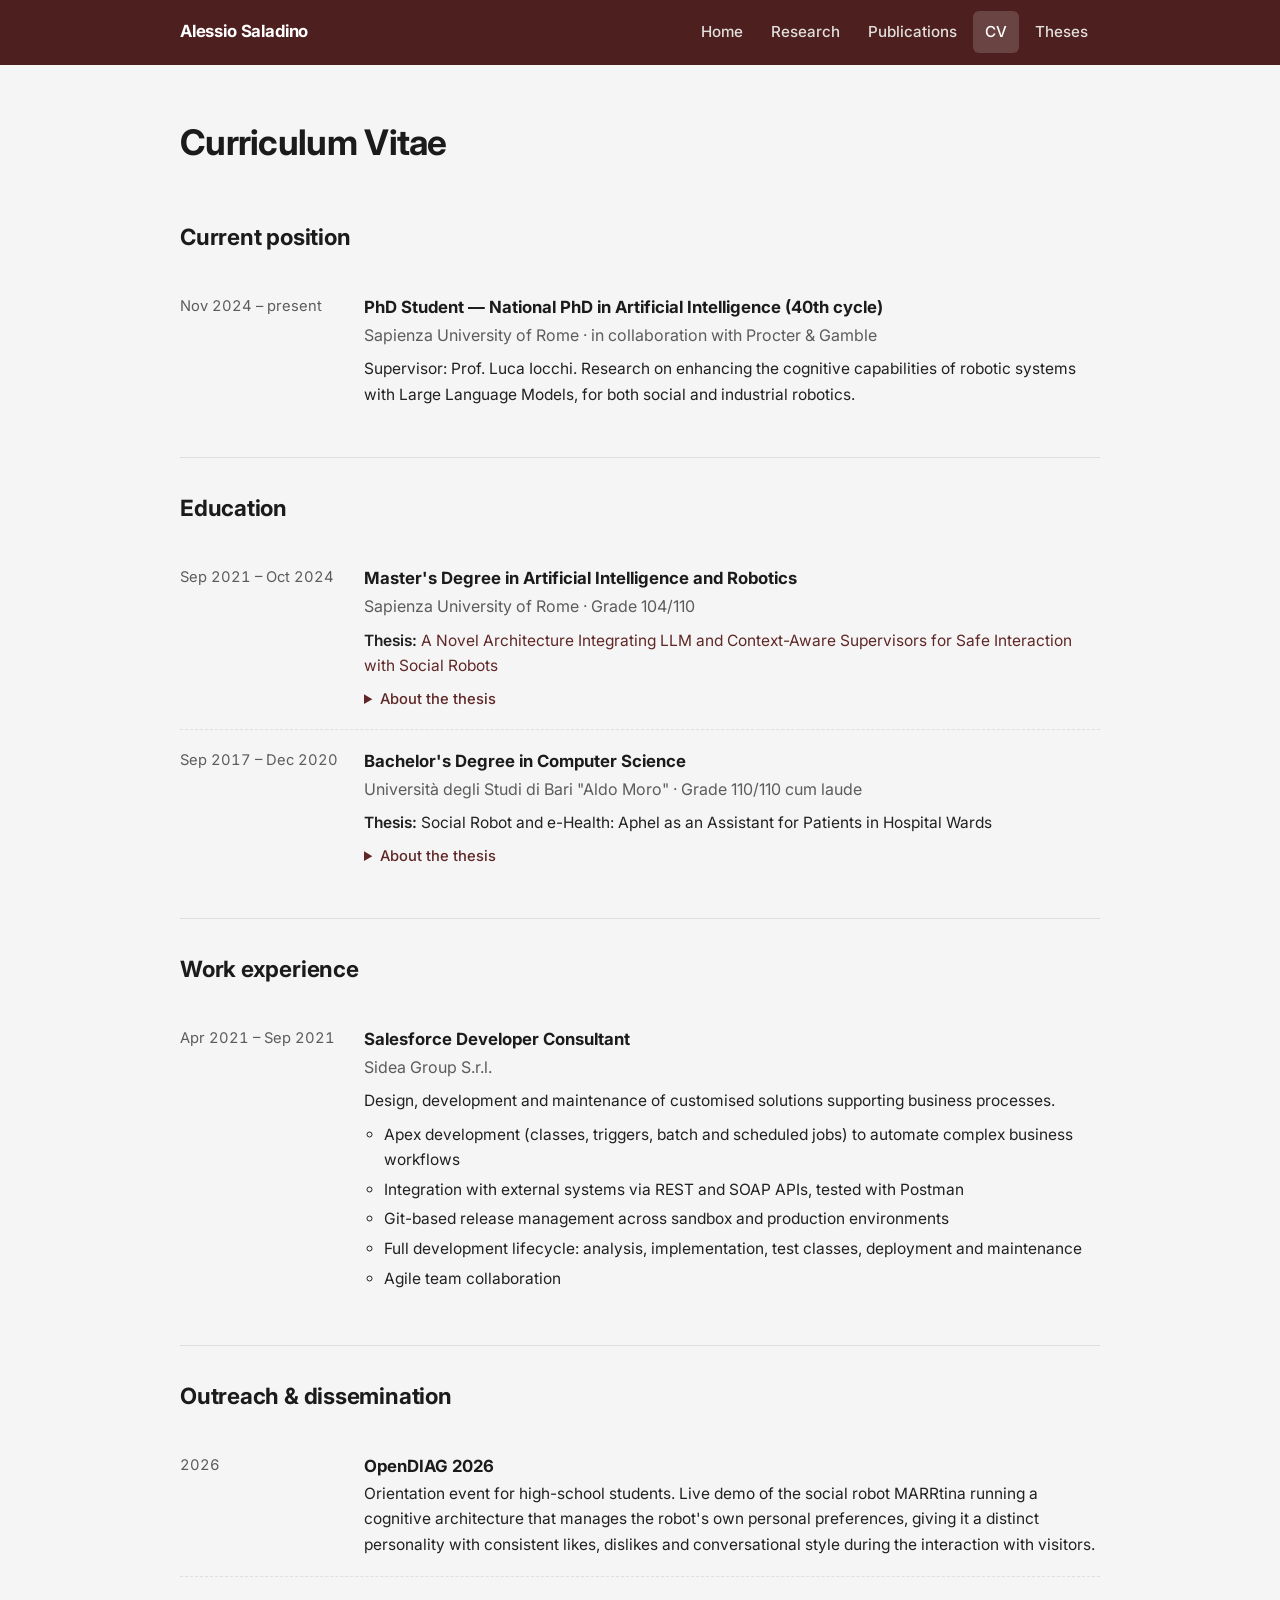
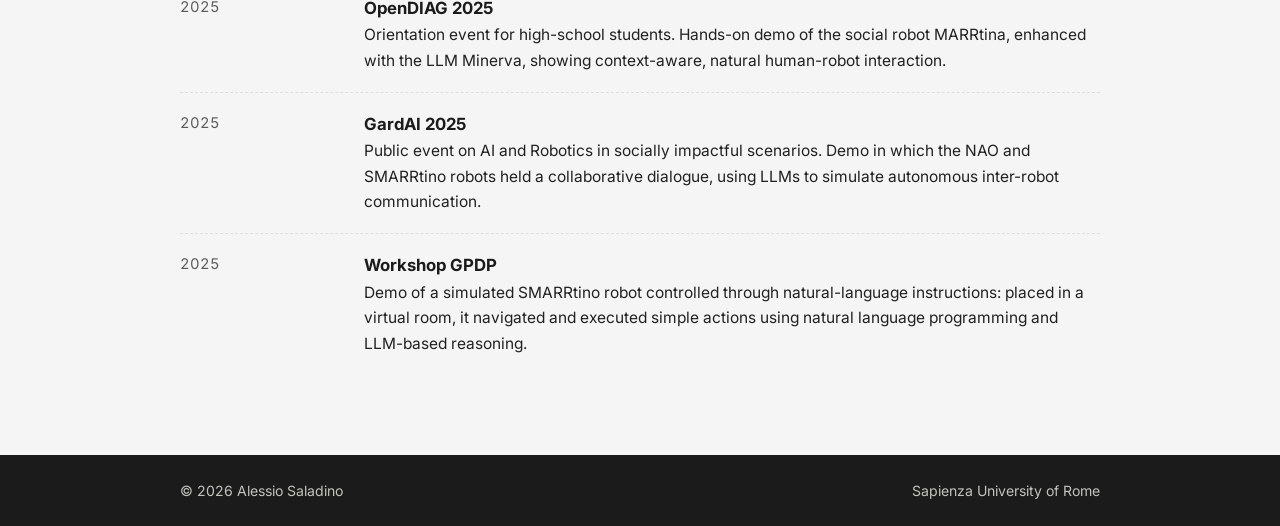
==== cv.html @ 27d5e24c "updated" ====
<!DOCTYPE html>
<html lang="en">
<head>
    <meta charset="UTF-8">
    <meta name="viewport" content="width=device-width, initial-scale=1.0">
    <title>CV — Alessio Saladino</title>
    <meta name="description" content="Curriculum vitae of Alessio Saladino: education, experience and outreach.">
    <link rel="preconnect" href="https://fonts.googleapis.com">
    <link rel="preconnect" href="https://fonts.gstatic.com" crossorigin>
    <link href="https://fonts.googleapis.com/css2?family=Inter:wght@400;500;600;700&display=swap" rel="stylesheet">
    <link rel="stylesheet" href="assets/css/style.css">
</head>
<body>
    <header class="site-header">
        <div class="container">
            <a href="index.html" class="brand">Alessio Saladino</a>
            <button class="nav-toggle" aria-label="Menu" aria-expanded="false">☰</button>
            <ul class="nav-links">
                <li><a href="index.html">Home</a></li>
                <li><a href="research.html">Research</a></li>
                <li><a href="publications.html">Publications</a></li>
                <li><a href="cv.html">CV</a></li>
                <li><a href="theses.html">Theses</a></li>
            </ul>
        </div>
    </header>

    <main class="container">
        <div class="page-header">
            <h1>Curriculum Vitae</h1>
            <!-- <p><a class="btn" href="CV.pdf" target="_blank">Download CV (PDF)</a></p> -->
        </div>

        <section class="section" id="current">
            <h2>Current position</h2>
            <ul class="timeline">
                <li class="timeline-item">
                    <div class="timeline-date">Nov 2024 – present</div>
                    <div>
                        <h3>PhD Student — National PhD in Artificial Intelligence (40th cycle)</h3>
                        <div class="where">Sapienza University of Rome · in collaboration with Procter &amp; Gamble</div>
                        <p>
                            Supervisor: Prof. Luca Iocchi. Research on enhancing the cognitive capabilities of
                            robotic systems with Large Language Models, for both social and industrial robotics.
                        </p>
                    </div>
                </li>
            </ul>
        </section>

        <section class="section" id="education">
            <h2>Education</h2>
            <ul class="timeline">
                <li class="timeline-item">
                    <div class="timeline-date">Sep 2021 – Oct 2024</div>
                    <div>
                        <h3>Master's Degree in Artificial Intelligence and Robotics</h3>
                        <div class="where">Sapienza University of Rome · Grade 104/110</div>
                        <p class="kv"><b>Thesis:</b> <a href="Tesi.pdf" target="_blank" rel="noopener">A Novel Architecture Integrating LLM and Context-Aware Supervisors for Safe Interaction with Social Robots</a></p>
                        <details class="abstract">
                            <summary>About the thesis</summary>
                            <p>
                                A framework for safely integrating LLMs with a social robot, overcoming limitations
                                such as hallucinations and bias and preventing ethical and security risks. The
                                architecture leverages long-term memory through Retrieval-Augmented Generation (RAG),
                                and LLM-based Supervisors manage the interaction flow, so that the robot can
                                communicate fluently, remember past context and user information, and detect and
                                handle dangerous situations. This work was the starting point of my PhD research.
                            </p>
                        </details>
                    </div>
                </li>
                <li class="timeline-item">
                    <div class="timeline-date">Sep 2017 – Dec 2020</div>
                    <div>
                        <h3>Bachelor's Degree in Computer Science</h3>
                        <div class="where">Università degli Studi di Bari "Aldo Moro" · Grade 110/110 cum laude</div>
                        <p class="kv"><b>Thesis:</b> Social Robot and e-Health: Aphel as an Assistant for Patients in Hospital Wards</p>
                        <details class="abstract">
                            <summary>About the thesis</summary>
                            <p>
                                An intelligent system that allows hospital patients to communicate with and request
                                support from the social robot Aphel through IoT technologies. The robot understands
                                the patient's needs, provides information or assistance and, when necessary,
                                remotely alerts medical staff.
                            </p>
                        </details>
                    </div>
                </li>
            </ul>
        </section>

        <section class="section" id="experience">
            <h2>Work experience</h2>
            <ul class="timeline">
                <li class="timeline-item">
                    <div class="timeline-date">Apr 2021 – Sep 2021</div>
                    <div>
                        <h3>Salesforce Developer Consultant</h3>
                        <div class="where">Sidea Group S.r.l.</div>
                        <p>Design, development and maintenance of customised solutions supporting business processes.</p>
                        <ul>
                            <li>Apex development (classes, triggers, batch and scheduled jobs) to automate complex business workflows</li>
                            <li>Integration with external systems via REST and SOAP APIs, tested with Postman</li>
                            <li>Git-based release management across sandbox and production environments</li>
                            <li>Full development lifecycle: analysis, implementation, test classes, deployment and maintenance</li>
                            <li>Agile team collaboration</li>
                        </ul>
                    </div>
                </li>
            </ul>
        </section>

        <section class="section" id="outreach">
            <h2>Outreach &amp; dissemination</h2>
            <ul class="timeline">
                <li class="timeline-item">
                    <div class="timeline-date">2026</div>
                    <div>
                        <h3>OpenDIAG 2026</h3>
                        <p>Orientation event for high-school students. Live demo of the social robot MARRtina running a cognitive architecture that manages the robot's own personal preferences, giving it a distinct personality with consistent likes, dislikes and conversational style during the interaction with visitors.</p>
                    </div>
                </li>
                <li class="timeline-item">
                    <div class="timeline-date">2025</div>
                    <div>
                        <h3>OpenDIAG 2025</h3>
                        <p>Orientation event for high-school students. Hands-on demo of the social robot MARRtina, enhanced with the LLM Minerva, showing context-aware, natural human-robot interaction.</p>
                    </div>
                </li>
                <li class="timeline-item">
                    <div class="timeline-date">2025</div>
                    <div>
                        <h3>GardAI 2025</h3>
                        <p>Public event on AI and Robotics in socially impactful scenarios. Demo in which the NAO and SMARRtino robots held a collaborative dialogue, using LLMs to simulate autonomous inter-robot communication.</p>
                    </div>
                </li>
                <li class="timeline-item">
                    <div class="timeline-date">2025</div>
                    <div>
                        <h3>Workshop GPDP</h3>
                        <p>Demo of a simulated SMARRtino robot controlled through natural-language instructions: placed in a virtual room, it navigated and executed simple actions using natural language programming and LLM-based reasoning.</p>
                    </div>
                </li>
            </ul>
        </section>
    </main>

    <footer class="site-footer">
        <div class="container">
            <span>&copy; <span id="year">2025</span> Alessio Saladino</span>
            <span>Sapienza University of Rome</span>
        </div>
    </footer>

    <script src="assets/js/main.js"></script>
</body>
</html>
---- assets/css/style.css ----
/* =========================================================
   Alessio Saladino — shared stylesheet
   ========================================================= */

/* Palette taken from Prof. Iocchi's homepage (burgundy + warm grays)
   previous: https://coolors.co/a31621-020202-0d324d-cfd7c7-3f88c5
             https://coolors.co/4059ad-6b9ac4-97d8c4-eff2f1-f4b942 */
:root {
    --accent: #602727;          /* burgundy: links, buttons, active states */
    --accent-strong: #4d1f1f;
    --accent-soft: #ede8e8;     /* burgundy at ~10% */
    --header-bg: #4d1f1f;       /* dark burgundy top bar */
    --header-text: #ffffff;
    --header-muted: #e1dfdb;
    --footer-bg: #1b1b1b;
    --footer-text: #c3c3bc;
    --ring: #4d1f1f;            /* profile photo ring */
    --tag-bg: #f5f5f5;
    --tag-border: #e1dfdb;
    --tag-text: #5b2525;
    --badge-bg: #ede8e8;
    --badge-text: #602727;
    --underline: #602727;       /* own name in author lists */
    --text: #212121;
    --heading: #1b1b1b;
    --text-muted: #5c5c5c;
    --bg: #f5f5f5;
    --surface: #ffffff;
    --border: #e1dfdb;
    --shadow: 0 1px 3px rgba(0, 0, 0, .07), 0 1px 2px rgba(0, 0, 0, .04);
    --radius: 10px;
    --max-w: 960px;
    --font: "Inter", -apple-system, BlinkMacSystemFont, "Segoe UI", Roboto, Helvetica, Arial, sans-serif;
    --font-serif: "Source Serif 4", Georgia, "Times New Roman", serif;
}

@media (prefers-color-scheme: dark) {
    :root {
        --accent: #d99a9a;
        --accent-strong: #ebbcbc;
        --accent-soft: #3a2424;
        --header-bg: #3d1818;
        --header-text: #ffffff;
        --header-muted: #e1dfdb;
        --footer-bg: #0d0c0c;
        --footer-text: #c3c3bc;
        --ring: #d99a9a;
        --tag-bg: #262222;
        --tag-border: #453b3b;
        --tag-text: #e1dfdb;
        --badge-bg: #3a2424;
        --badge-text: #ebbcbc;
        --underline: #d99a9a;
        --text: #e6e2de;
        --heading: #f5f5f5;
        --text-muted: #aaa49e;
        --bg: #141212;
        --surface: #1e1a1a;
        --border: #352d2d;
        --shadow: none;
    }
}

* { margin: 0; padding: 0; box-sizing: border-box; }

html { scroll-behavior: smooth; scroll-padding-top: 80px; }

body {
    font-family: var(--font);
    font-size: 16px;
    line-height: 1.65;
    color: var(--text);
    background: var(--bg);
    display: flex;
    flex-direction: column;
    min-height: 100vh;
}

main { flex: 1; }

a { color: var(--accent); text-decoration: none; }
a:hover { text-decoration: underline; }

img { max-width: 100%; height: auto; display: block; }

.container {
    max-width: var(--max-w);
    margin: 0 auto;
    padding: 0 20px;
}

/* ---------- Navbar ---------- */
.site-header {
    position: sticky;
    top: 0;
    z-index: 100;
    background: color-mix(in srgb, var(--surface) 88%, transparent);
    backdrop-filter: saturate(180%) blur(8px);
    -webkit-backdrop-filter: saturate(180%) blur(8px);
    border-bottom: 1px solid var(--border);
}

.site-header .container {
    display: flex;
    align-items: center;
    justify-content: space-between;
    height: 64px;
}

.brand {
    font-weight: 700;
    font-size: 1.05rem;
    color: var(--text);
    letter-spacing: -.01em;
}
.brand:hover { text-decoration: none; color: var(--accent); }

.nav-links {
    display: flex;
    gap: 4px;
    list-style: none;
}

.nav-links a {
    display: block;
    padding: 8px 12px;
    border-radius: 6px;
    color: var(--text-muted);
    font-size: .95rem;
    font-weight: 500;
}
.nav-links a:hover { color: var(--text); background: var(--accent-soft); text-decoration: none; }
.nav-links a.active { color: var(--accent); background: var(--accent-soft); }

.nav-toggle {
    display: none;
    background: none;
    border: 1px solid var(--border);
    border-radius: 6px;
    width: 40px;
    height: 40px;
    color: var(--text);
    font-size: 1.2rem;
    cursor: pointer;
}

@media (max-width: 720px) {
    .nav-toggle { display: block; }
    .nav-links {
        display: none;
        position: absolute;
        top: 64px;
        left: 0;
        right: 0;
        flex-direction: column;
        background: var(--surface);
        border-bottom: 1px solid var(--border);
        padding: 8px 16px 16px;
    }
    .nav-links.open { display: flex; }
}

/* ---------- Page header ---------- */
.page-header {
    padding: 56px 0 24px;
}
.page-header h1 {
    font-size: 2.2rem;
    letter-spacing: -.02em;
    line-height: 1.2;
}
.page-header p {
    color: var(--text-muted);
    margin-top: 8px;
    max-width: 680px;
}

/* ---------- Hero (home) ---------- */
.hero {
    padding: 64px 0 32px;
}
.hero .container {
    display: grid;
    grid-template-columns: 200px 1fr;
    gap: 48px;
    align-items: start;
}
.hero-photo {
    width: 200px;
    height: 200px;
    border-radius: 50%;
    object-fit: cover;
    border: 4px solid var(--surface);
    box-shadow: 0 0 0 3px var(--ring);
}
.hero h1 {
    font-size: 2.4rem;
    letter-spacing: -.02em;
    line-height: 1.15;
}
.hero .role {
    color: var(--text-muted);
    font-size: 1.05rem;
    margin: 6px 0 20px;
}
.hero .role strong { color: var(--text); font-weight: 600; }
.hero p { margin-bottom: 14px; }

.links-row {
    display: flex;
    flex-wrap: wrap;
    gap: 10px;
    margin-top: 20px;
}

@media (max-width: 720px) {
    .hero { padding-top: 40px; }
    .hero .container { grid-template-columns: 1fr; gap: 24px; text-align: center; }
    .hero-photo { margin: 0 auto; width: 150px; height: 150px; }
    .hero h1 { font-size: 2rem; }
    .hero p { text-align: left; }
    .links-row { justify-content: center; }
}

/* ---------- Buttons ---------- */
.btn {
    display: inline-flex;
    align-items: center;
    gap: 6px;
    padding: 7px 14px;
    border-radius: 6px;
    border: 1px solid var(--border);
    background: var(--surface);
    color: var(--text);
    font-size: .9rem;
    font-weight: 500;
    cursor: pointer;
    transition: border-color .15s, color .15s, background .15s;
    font-family: inherit;
}
.btn:hover { border-color: var(--accent); color: var(--accent); text-decoration: none; }
.btn-primary { background: var(--accent); border-color: var(--accent); color: #fff; }
.btn-primary:hover { background: var(--accent-strong); border-color: var(--accent-strong); color: #fff; }
@media (prefers-color-scheme: dark) {
    .btn-primary, .btn-primary:hover { color: #141212; }
}
.btn-sm { padding: 4px 10px; font-size: .82rem; }

/* ---------- Sections ---------- */
.section { padding: 32px 0; }
.section + .section { border-top: 1px solid var(--border); }
.section h2 {
    font-size: 1.4rem;
    letter-spacing: -.01em;
    margin-bottom: 20px;
}
.section h2 .see-all {
    font-size: .9rem;
    font-weight: 500;
    margin-left: 12px;
}
.section p + p { margin-top: 12px; }

.prose p { margin-bottom: 14px; }
.prose ul { margin: 0 0 14px 22px; }
.prose li { margin-bottom: 6px; }

/* ---------- Tags ---------- */
.tags { display: flex; flex-wrap: wrap; gap: 8px; }
.tag {
    padding: 4px 12px;
    border-radius: 999px;
    background: var(--tag-bg);
    color: var(--tag-text);
    border: 1px solid var(--tag-border);
    font-size: .85rem;
    font-weight: 500;
}

/* ---------- Cards ---------- */
.card {
    background: var(--surface);
    border: 1px solid var(--border);
    border-radius: var(--radius);
    padding: 22px 24px;
    box-shadow: var(--shadow);
}
.card + .card { margin-top: 16px; }
.card h3 { font-size: 1.1rem; margin-bottom: 4px; }
.card .meta { color: var(--text-muted); font-size: .92rem; margin-bottom: 10px; }

/* ---------- Timeline (CV) ---------- */
.timeline { list-style: none; }
.timeline-item {
    display: grid;
    grid-template-columns: 160px 1fr;
    gap: 24px;
    padding: 18px 0;
}
.timeline-item + .timeline-item { border-top: 1px dashed var(--border); }
.timeline-date { color: var(--text-muted); font-size: .92rem; font-variant-numeric: tabular-nums; }
.timeline-item h3 { font-size: 1.05rem; }
.timeline-item .where { color: var(--text-muted); margin-bottom: 8px; }
.timeline-item p, .timeline-item ul { font-size: .97rem; }
.timeline-item ul { margin: 8px 0 0 20px; }
.timeline-item li { margin-bottom: 4px; }
.kv { margin-top: 6px; font-size: .95rem; }
.kv b { font-weight: 600; }

@media (max-width: 720px) {
    .timeline-item { grid-template-columns: 1fr; gap: 4px; }
}

/* ---------- Publications ---------- */
.pub-toolbar {
    display: flex;
    flex-wrap: wrap;
    gap: 10px;
    align-items: center;
    margin-bottom: 8px;
}
.pub-toolbar input[type="search"] {
    flex: 1 1 240px;
    padding: 8px 12px;
    border-radius: 6px;
    border: 1px solid var(--border);
    background: var(--surface);
    color: var(--text);
    font: inherit;
    font-size: .95rem;
}
.pub-toolbar input[type="search"]:focus { outline: 2px solid var(--accent); outline-offset: -1px; }
.filter-btn.active { background: var(--accent); border-color: var(--accent); color: #fff; }
@media (prefers-color-scheme: dark) { .filter-btn.active { color: #141212; } }

.pub-year {
    font-size: 1.1rem;
    color: var(--text-muted);
    font-weight: 600;
    margin: 28px 0 12px;
    padding-bottom: 6px;
    border-bottom: 1px solid var(--border);
}

.pub {
    display: grid;
    grid-template-columns: 180px 1fr;
    gap: 20px;
    padding: 16px 0;
}
.pub + .pub { border-top: 1px dashed var(--border); }
.pub.no-thumb { grid-template-columns: 1fr; }
.pub-thumb {
    width: 180px;
    aspect-ratio: 16 / 10;
    object-fit: contain;
    background: #fff;
    border: 1px solid var(--border);
    border-radius: 6px;
}
.pub-title { font-weight: 600; font-size: 1.03rem; line-height: 1.4; }
.pub-authors { color: var(--text-muted); font-size: .93rem; margin-top: 4px; }
.pub-authors .me { color: var(--text); font-weight: 600; text-decoration: underline; text-decoration-color: var(--underline); text-decoration-thickness: 2px; text-underline-offset: 3px; }
.pub-venue { font-size: .93rem; margin-top: 2px; }
.pub-venue em { font-style: italic; }
.pub-badge {
    display: inline-block;
    font-size: .72rem;
    font-weight: 600;
    text-transform: uppercase;
    letter-spacing: .04em;
    padding: 1px 7px;
    border-radius: 4px;
    margin-left: 6px;
    background: var(--badge-bg);
    color: var(--badge-text);
    vertical-align: 1px;
}
.pub-links { display: flex; flex-wrap: wrap; gap: 6px; margin-top: 10px; }
.pub-extra {
    margin-top: 12px;
    font-size: .93rem;
    color: var(--text-muted);
    text-align: justify;
}
.pub-extra pre {
    text-align: left;
    background: var(--accent-soft);
    color: var(--text);
    padding: 12px 14px;
    border-radius: 6px;
    font-size: .8rem;
    overflow-x: auto;
    white-space: pre;
}
.pub-empty { color: var(--text-muted); padding: 24px 0; }

@media (max-width: 720px) {
    .pub { grid-template-columns: 1fr; }
    .pub-thumb { width: 100%; }
}

/* ---------- Figures / media ---------- */
figure { margin: 20px 0; }
figure img { border-radius: 8px; border: 1px solid var(--border); background: #fff; }
figcaption { color: var(--text-muted); font-size: .88rem; margin-top: 8px; text-align: center; }

.video-embed {
    position: relative;
    aspect-ratio: 16 / 9;
    border-radius: var(--radius);
    overflow: hidden;
    margin: 20px 0;
    background: #000;
}
.video-embed iframe { position: absolute; inset: 0; width: 100%; height: 100%; border: 0; }

details.abstract summary {
    cursor: pointer;
    color: var(--accent);
    font-size: .92rem;
    font-weight: 500;
    margin-top: 8px;
}
details.abstract p { margin-top: 10px; color: var(--text-muted); font-size: .95rem; text-align: justify; }

/* ---------- Results table ---------- */
.table-wrap { overflow-x: auto; margin: 16px 0 20px; }
table.results {
    border-collapse: collapse;
    min-width: 360px;
    font-size: .95rem;
    font-variant-numeric: tabular-nums;
}
table.results th, table.results td {
    padding: 8px 16px;
    border-bottom: 1px solid var(--border);
    text-align: left;
}
table.results th { color: var(--text-muted); font-weight: 600; font-size: .85rem; }
table.results td + td, table.results th + th { text-align: right; }
.table-note { color: var(--text-muted); font-size: .85rem; margin-top: 8px; }

/* ---------- Supervised theses ---------- */
.thesis-card .meta { margin-bottom: 12px; }
.thesis-card p { font-size: .97rem; }
.thesis-card .tags { margin-top: 12px; }
.thesis-card ul { margin: 10px 0 0 20px; font-size: .95rem; }
.thesis-card li { margin-bottom: 4px; }

/* ---------- Footer ---------- */
.site-footer {
    border-top: 1px solid var(--border);
    margin-top: 48px;
    padding: 24px 0;
    color: var(--text-muted);
    font-size: .88rem;
}
.site-footer .container { display: flex; justify-content: space-between; flex-wrap: wrap; gap: 8px; }

.thesis-card .keywords { margin-top: 10px; font-size: .88rem; color: var(--text-muted); }
.thesis-card .keywords b { color: var(--text); font-weight: 600; }

/* ---------- Headings ---------- */
h1, h2, h3, .pub-title { color: var(--heading); }
.video-fallback { font-size: .88rem; color: var(--text-muted); margin-top: -8px; }

/* ---------- Burgundy top bar & dark footer ---------- */
.site-header {
    background: var(--header-bg);
    border-bottom-color: var(--header-bg);
    backdrop-filter: none;
    -webkit-backdrop-filter: none;
}
.brand, .brand:hover { color: var(--header-text); }
.nav-links a { color: var(--header-muted); }
.nav-links a:hover { color: var(--header-text); background: rgba(255, 255, 255, .1); }
.nav-links a.active { color: var(--header-text); background: rgba(255, 255, 255, .16); }
.nav-toggle { color: var(--header-text); border-color: rgba(255, 255, 255, .3); }
@media (max-width: 720px) {
    .nav-links { background: var(--header-bg); border-bottom-color: var(--header-bg); }
}
.site-footer { background: var(--footer-bg); color: var(--footer-text); border-top: none; }
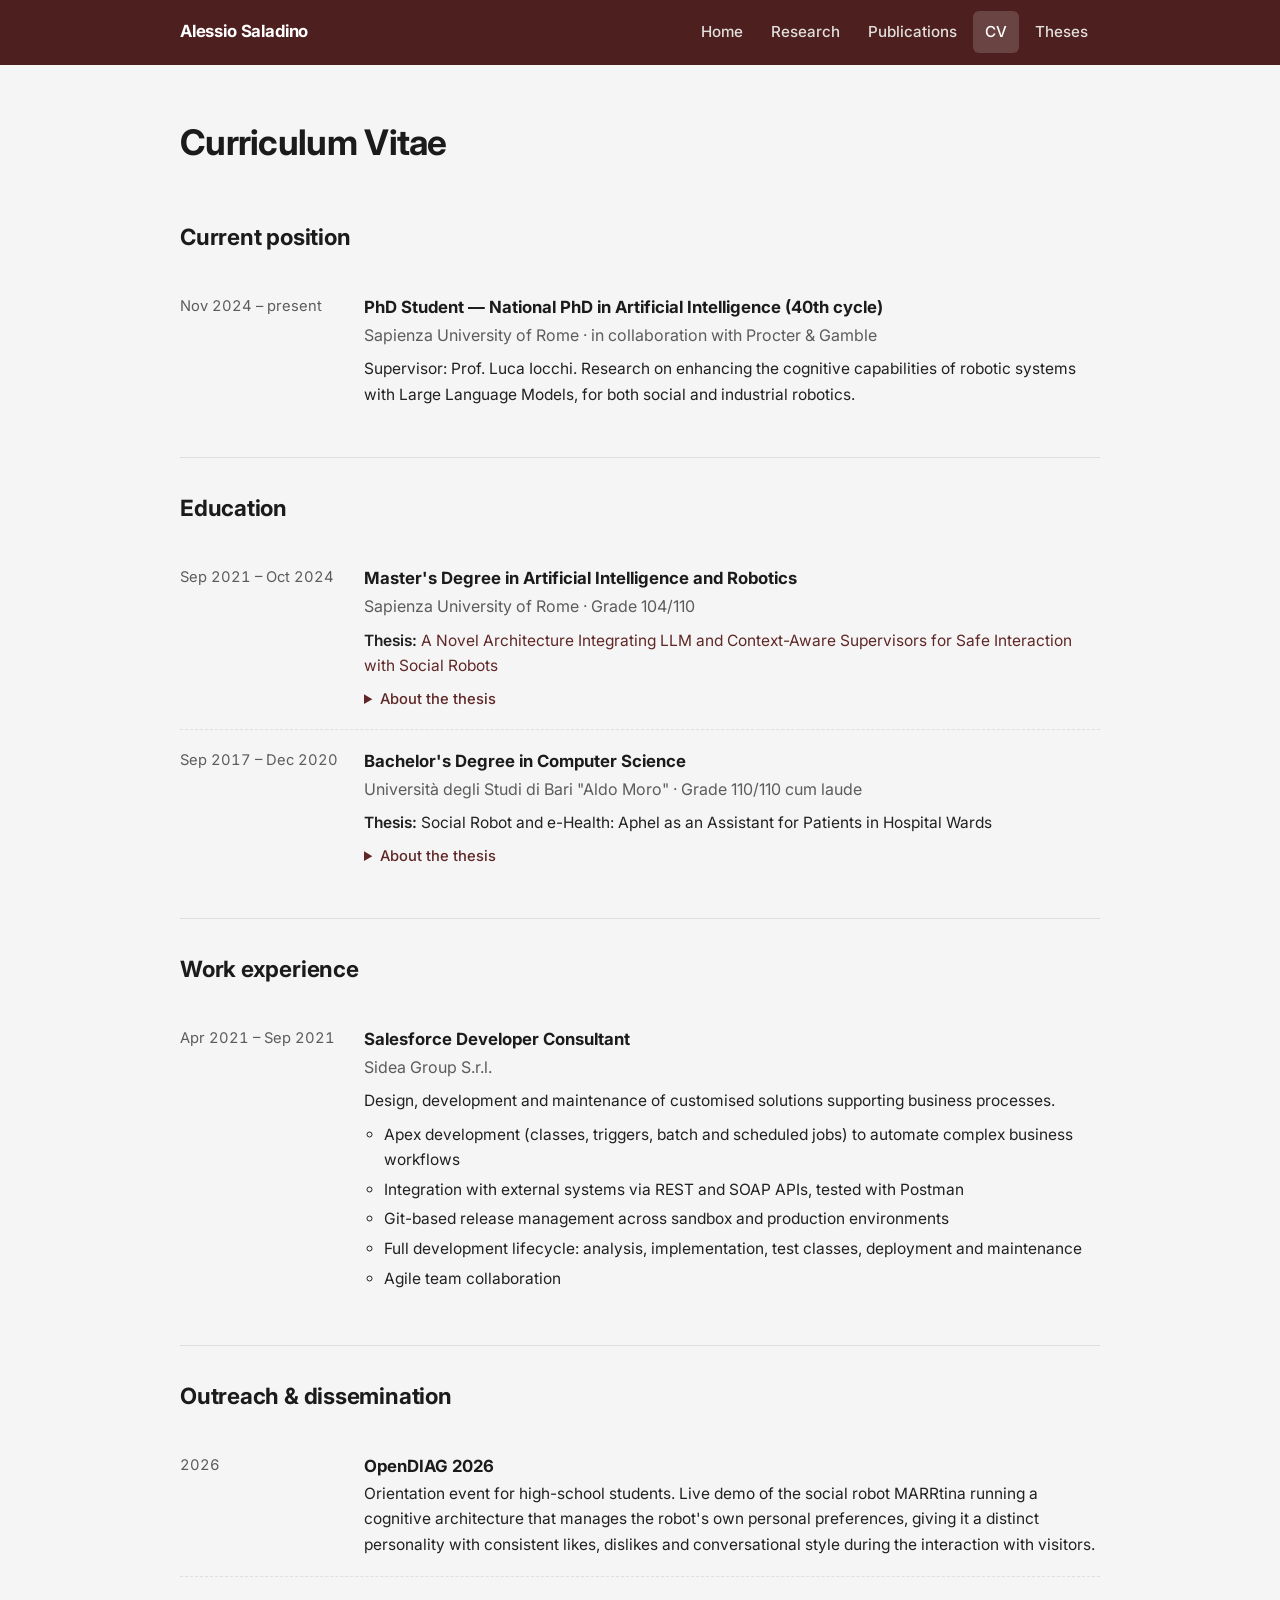
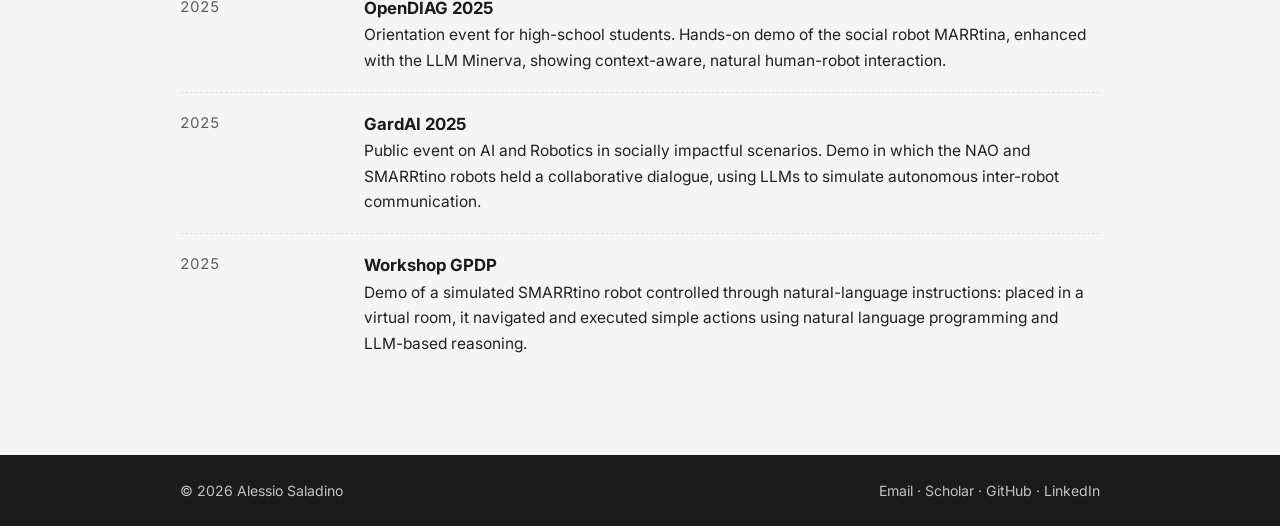
==== commit 550eeba2: "Add contact links" ====
--- a/cv.html
+++ b/cv.html
@@ -149,7 +149,12 @@
     <footer class="site-footer">
         <div class="container">
             <span>&copy; <span id="year">2025</span> Alessio Saladino</span>
-            <span>Sapienza University of Rome</span>
+            <span class="footer-links">
+                <a href="mailto:saladino@diag.uniroma1.it">Email</a> ·
+                <a href="https://scholar.google.com/citations?user=L3rj_esAAAAJ" target="_blank" rel="noopener">Scholar</a> ·
+                <a href="https://github.com/AlessioSal98" target="_blank" rel="noopener">GitHub</a> ·
+                <a href="https://www.linkedin.com/in/alessio-saladino/" target="_blank" rel="noopener">LinkedIn</a>
+            </span>
         </div>
     </footer>
 
--- a/assets/css/style.css
+++ b/assets/css/style.css
@@ -481,3 +481,12 @@
     .nav-links { background: var(--header-bg); border-bottom-color: var(--header-bg); }
 }
 .site-footer { background: var(--footer-bg); color: var(--footer-text); border-top: none; }
+
+/* ---------- Contacts ---------- */
+.contact-row { display: flex; flex-wrap: wrap; gap: 18px; margin-top: 18px; font-size: .93rem; }
+.contact-row a { display: inline-flex; align-items: center; gap: 6px; color: var(--text-muted); }
+.contact-row a:hover { color: var(--accent); text-decoration: none; }
+.contact-row svg { width: 17px; height: 17px; fill: currentColor; }
+.footer-links a { color: var(--footer-text); }
+.footer-links a:hover { color: #fff; }
+@media (max-width: 720px) { .contact-row { justify-content: center; } }
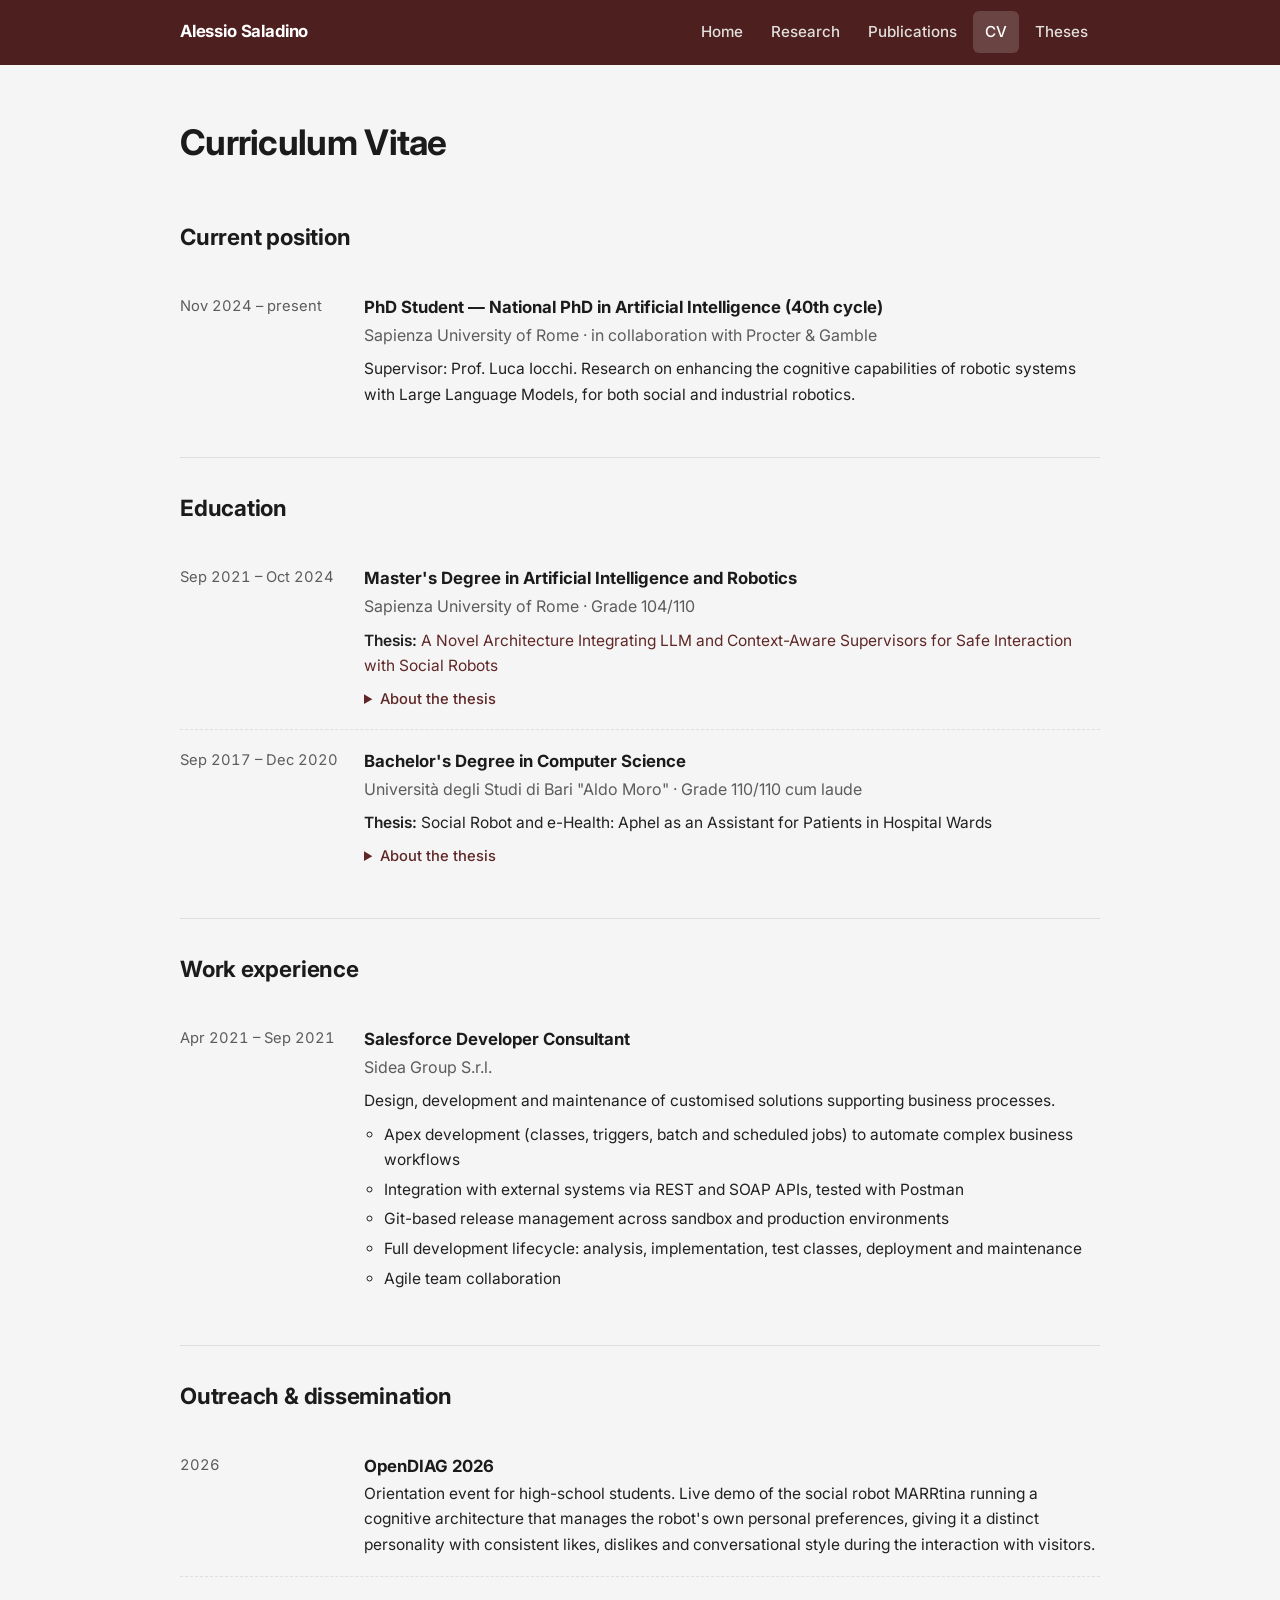
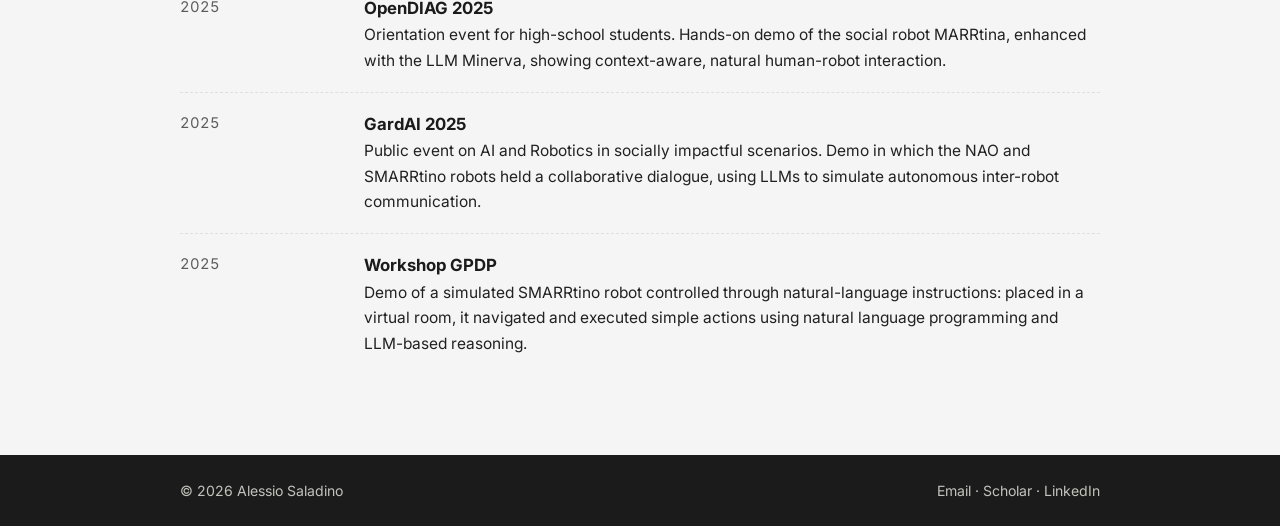
==== commit 6d9c4b43: "Remove GitHub profile link" ====
--- a/cv.html
+++ b/cv.html
@@ -8,7 +8,7 @@
     <link rel="preconnect" href="https://fonts.googleapis.com">
     <link rel="preconnect" href="https://fonts.gstatic.com" crossorigin>
     <link href="https://fonts.googleapis.com/css2?family=Inter:wght@400;500;600;700&display=swap" rel="stylesheet">
-    <link rel="stylesheet" href="assets/css/style.css">
+    <link rel="stylesheet" href="assets/css/style.css?v=202611171207">
 </head>
 <body>
     <header class="site-header">
@@ -152,7 +152,6 @@
             <span class="footer-links">
                 <a href="mailto:saladino@diag.uniroma1.it">Email</a> ·
                 <a href="https://scholar.google.com/citations?user=L3rj_esAAAAJ" target="_blank" rel="noopener">Scholar</a> ·
-                <a href="https://github.com/AlessioSal98" target="_blank" rel="noopener">GitHub</a> ·
                 <a href="https://www.linkedin.com/in/alessio-saladino/" target="_blank" rel="noopener">LinkedIn</a>
             </span>
         </div>
